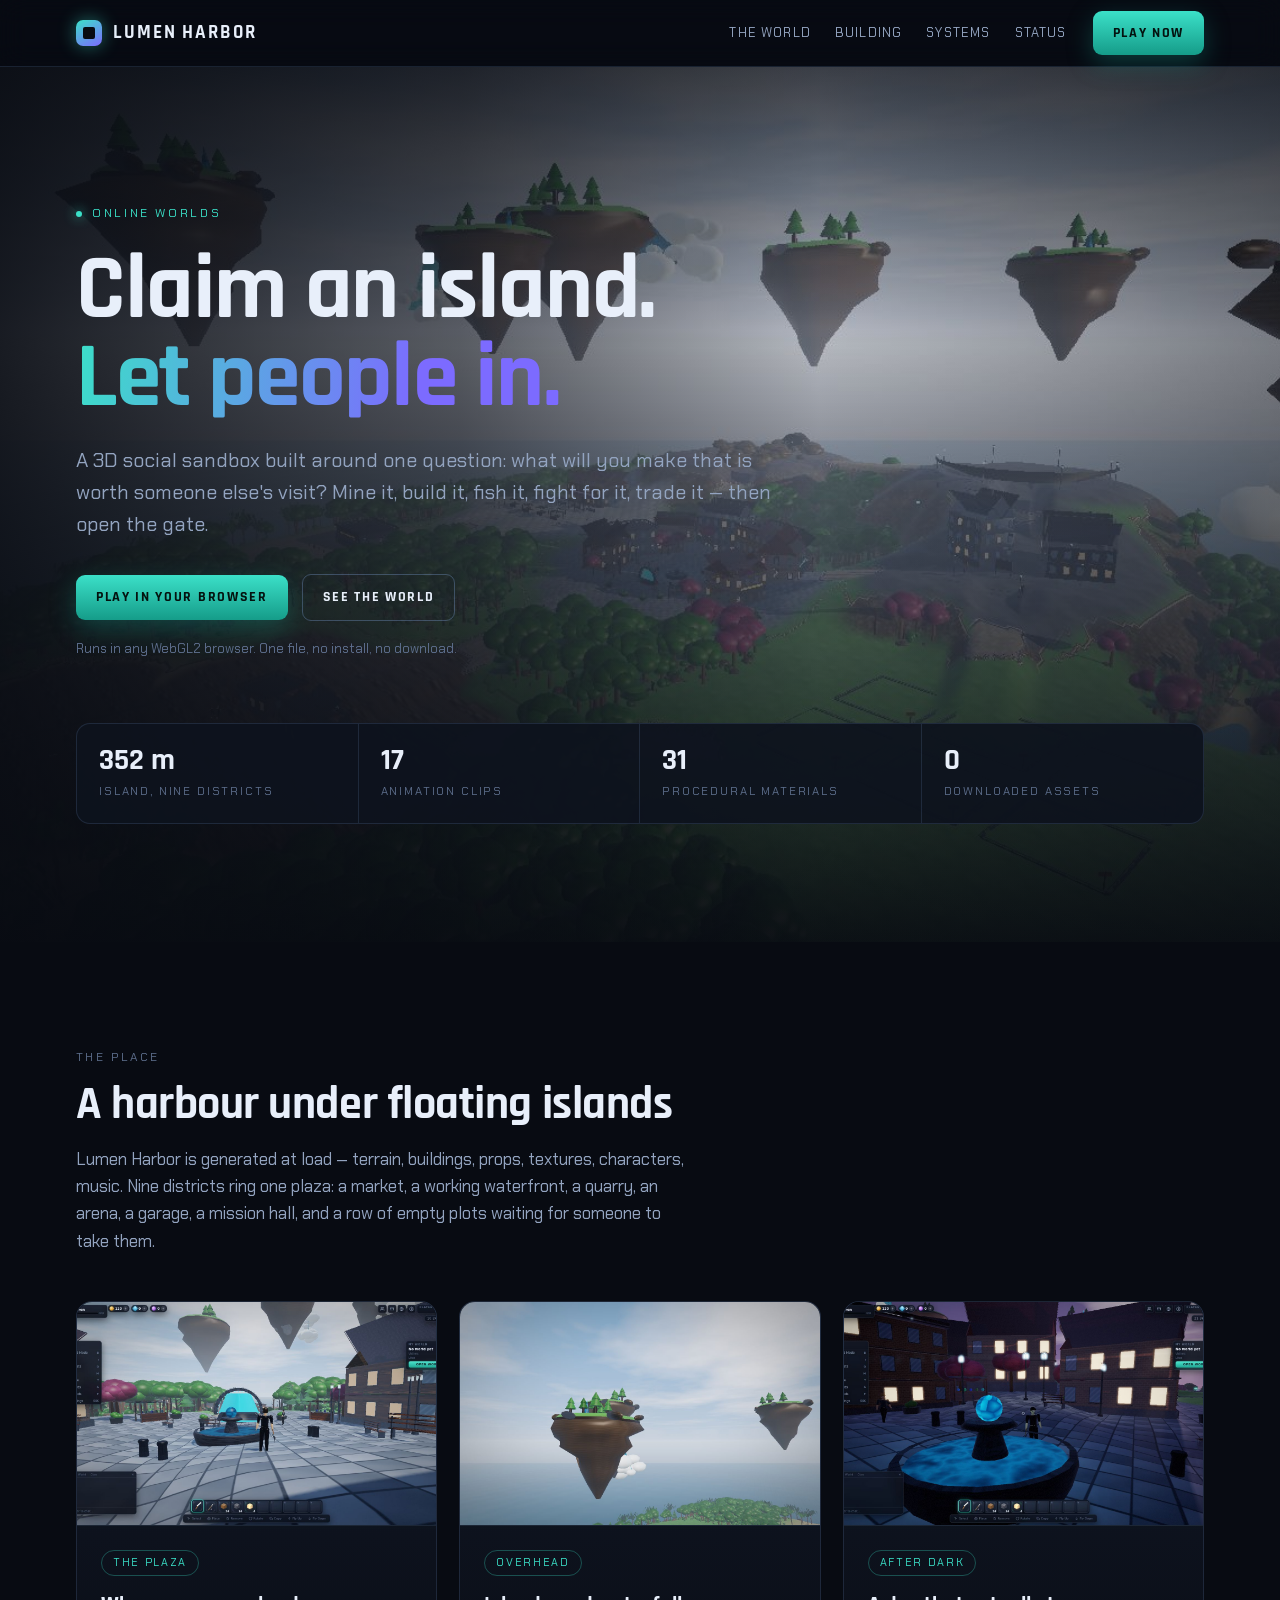
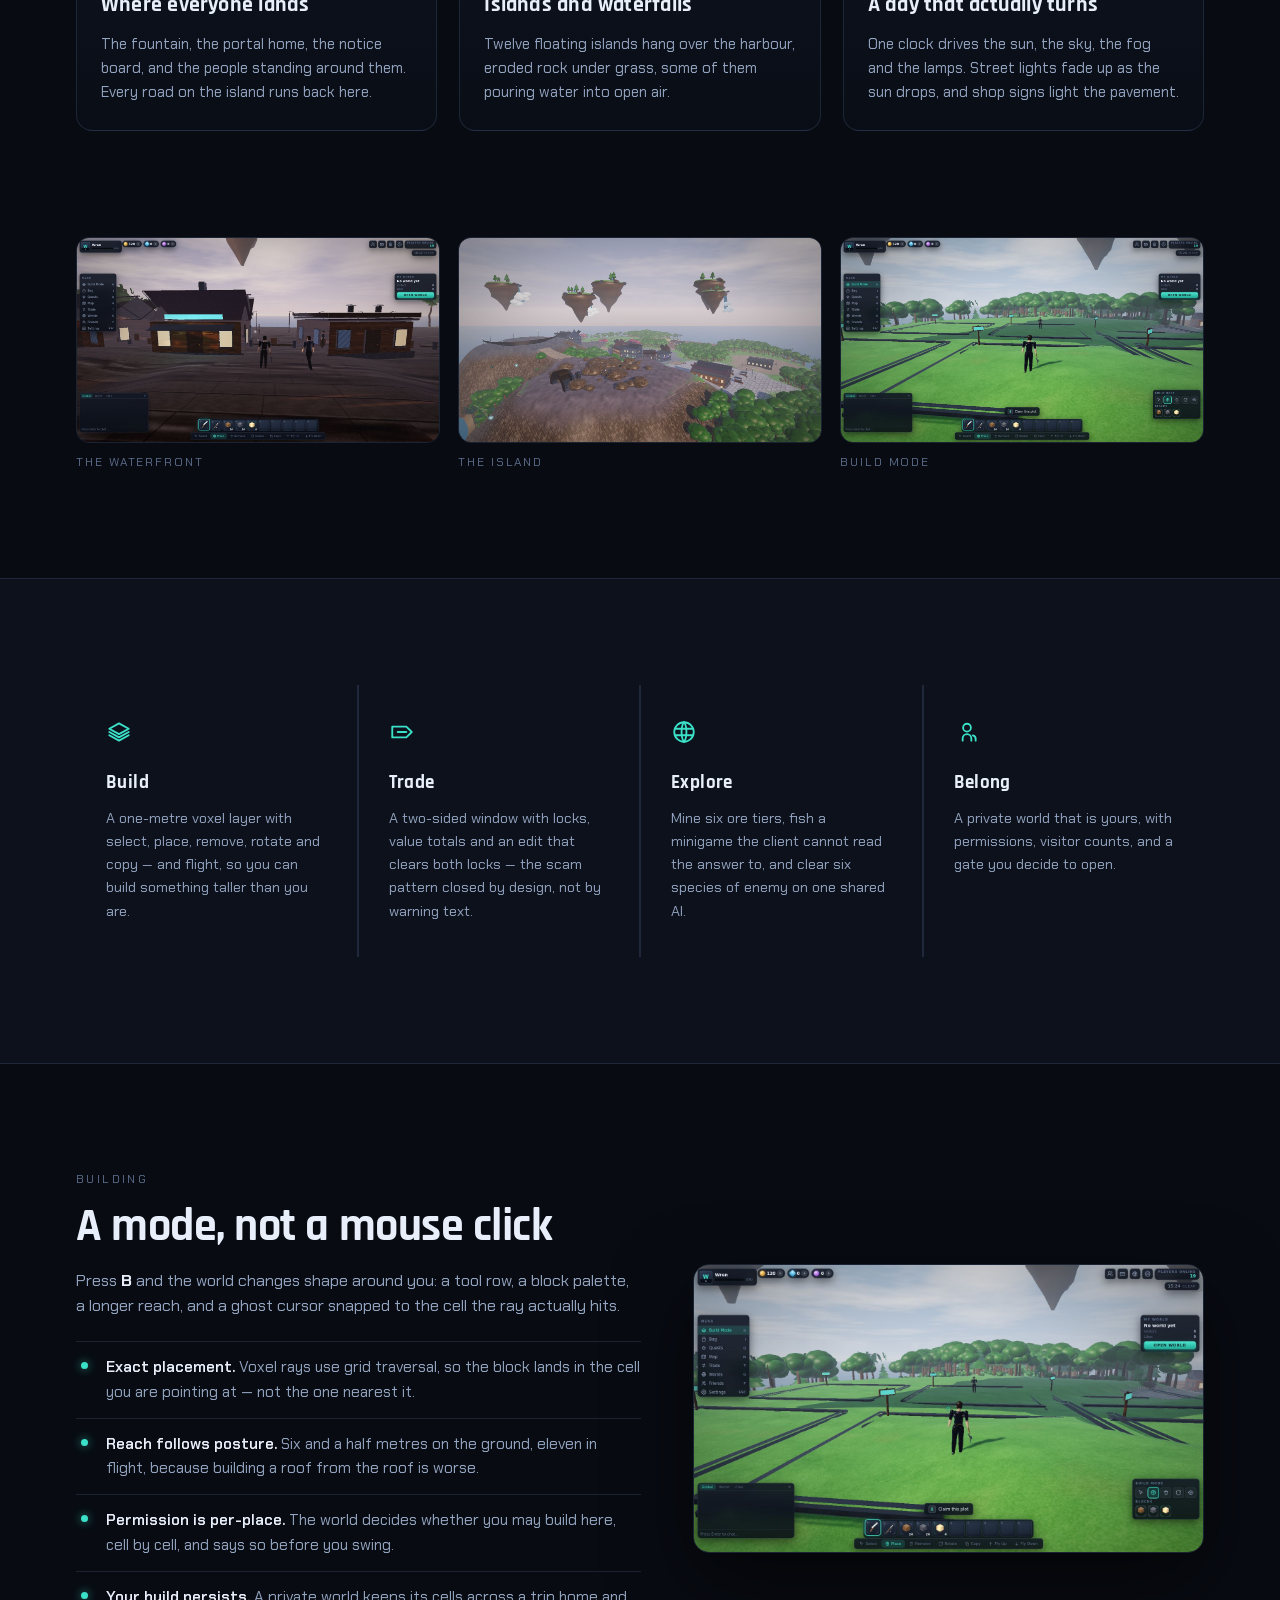
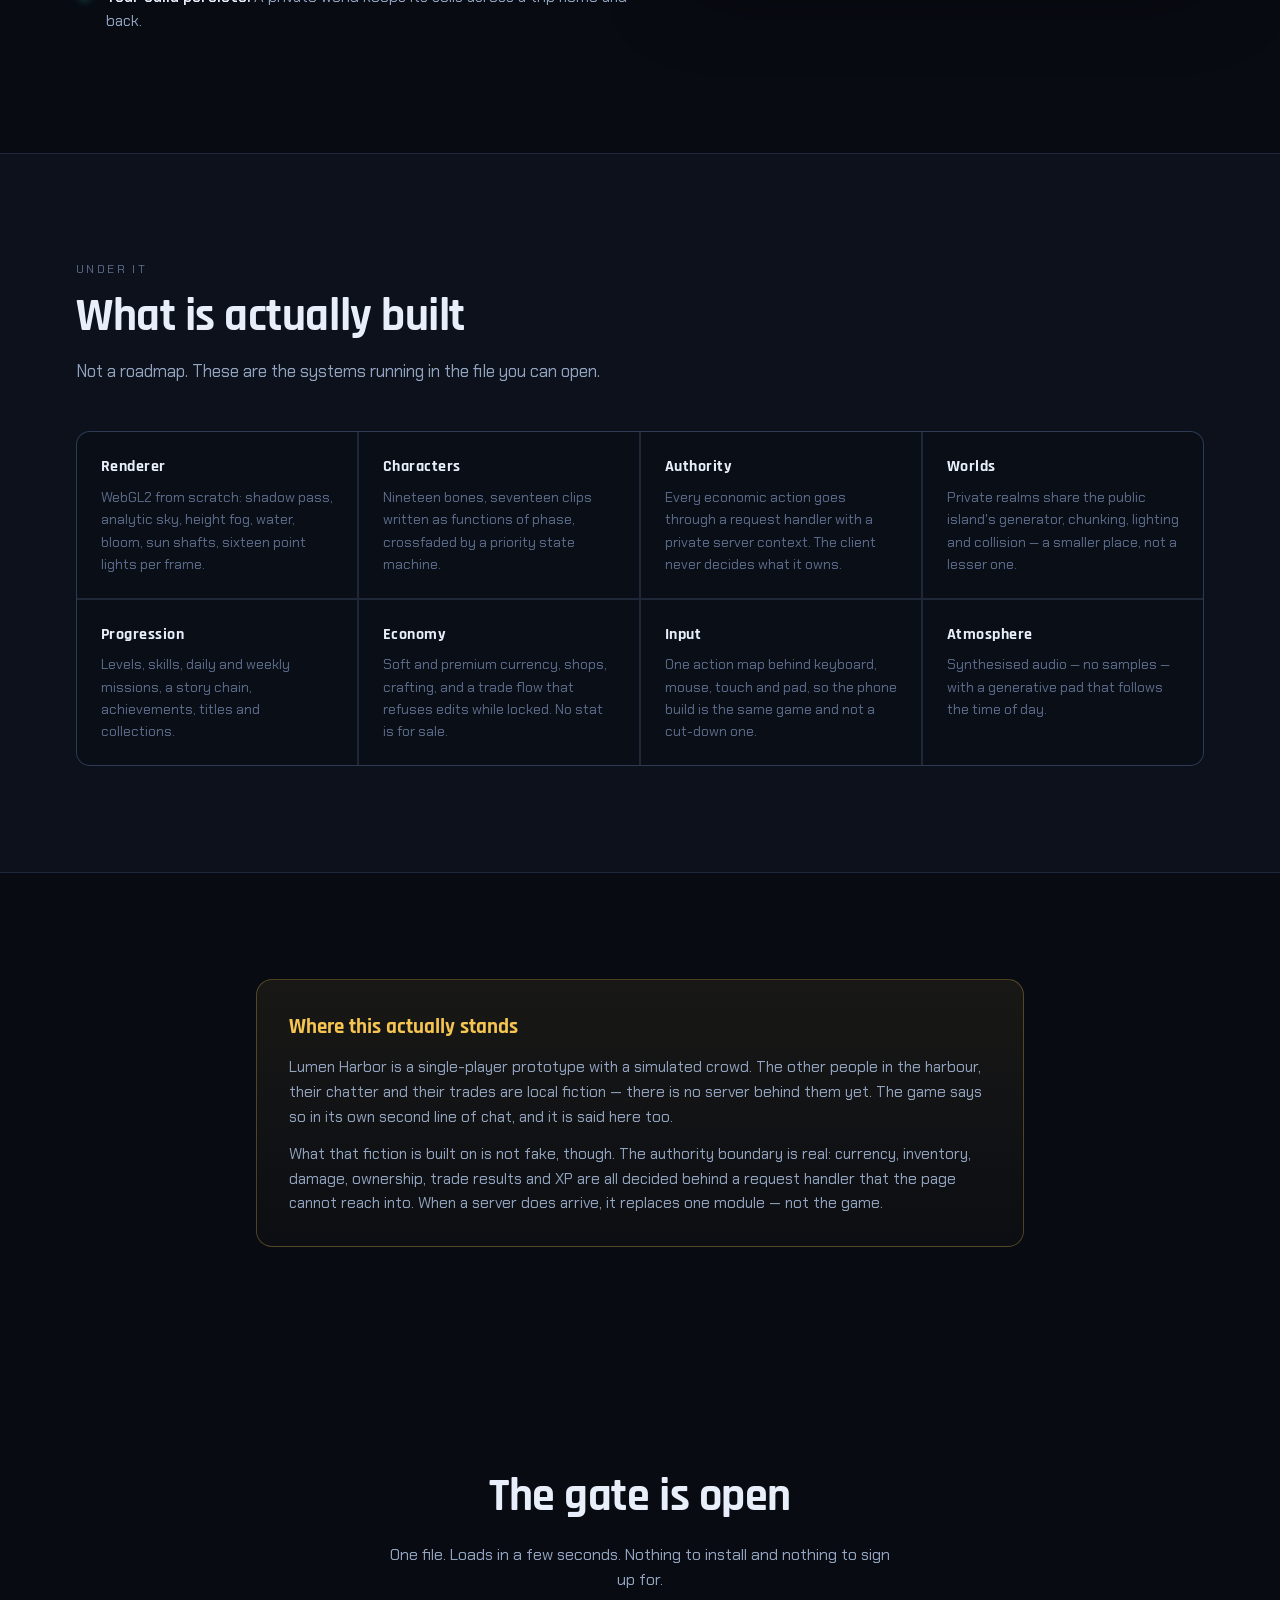
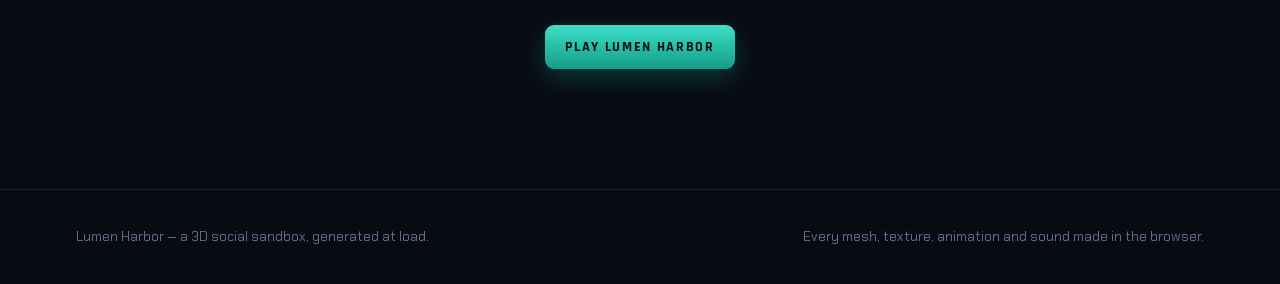
==== site/index.html @ 0fbac964 "Landing page, and a second pass on the sky The page. site/index.html is the product page the second " ====
<!doctype html>
<html lang="en">
<head>
<meta charset="utf-8">
<meta name="viewport" content="width=device-width,initial-scale=1">
<title>Lumen Harbor — Online Worlds</title>
<meta name="description" content="A 3D social sandbox MMO. Claim an island, build what you like, and let people in.">
<link rel="preconnect" href="https://fonts.googleapis.com">
<link rel="preconnect" href="https://fonts.gstatic.com" crossorigin>
<link href="https://fonts.googleapis.com/css2?family=Chakra+Petch:wght@400;500;600;700&family=Rajdhani:wght@500;600;700&display=swap" rel="stylesheet">
<style>
:root{
  --bg:#080B12;
  --bg2:#0C111B;
  --panel:rgba(14,19,30,.92);
  --panel2:rgba(20,27,42,.88);
  --line:rgba(126,160,216,.16);
  --line2:rgba(126,160,216,.34);
  --ink:#E8EFFA;
  --ink2:#93A4C0;
  --ink3:#5D6E8C;
  --acc:#3BE0C8;
  --acc2:#159C89;
  --gold:#F5C451;
  --violet:#7C6BFF;
  --ui:'Chakra Petch','Segoe UI',system-ui,sans-serif;
  --disp:'Rajdhani','Chakra Petch',system-ui,sans-serif;
  --maxw:1180px;
}
*{box-sizing:border-box}
html{scroll-behavior:smooth}
body{
  margin:0;background:var(--bg);color:var(--ink);
  font-family:var(--ui);font-size:16px;line-height:1.6;
  -webkit-font-smoothing:antialiased;
  overflow-x:hidden;
}
img{display:block;max-width:100%}
a{color:inherit;text-decoration:none}
.wrap{max-width:var(--maxw);margin:0 auto;padding:0 26px}

/* ---------------- nav ---------------- */
.nav{
  position:sticky;top:0;z-index:40;
  background:rgba(8,11,18,.72);
  backdrop-filter:blur(14px);
  border-bottom:1px solid var(--line);
}
.nav .wrap{display:flex;align-items:center;gap:26px;height:66px}
.mark{display:flex;align-items:center;gap:11px;font-family:var(--disp);
  font-weight:700;font-size:19px;letter-spacing:.10em;text-transform:uppercase}
.glyph{
  width:26px;height:26px;border-radius:7px;flex:none;
  background:linear-gradient(150deg,var(--acc),var(--violet));
  box-shadow:0 0 18px rgba(59,224,200,.45);
  position:relative;
}
.glyph::after{
  content:"";position:absolute;inset:7px;border-radius:2px;
  background:var(--bg);
}
.nav nav{display:flex;gap:24px;margin-left:auto;
  font-size:13px;letter-spacing:.09em;text-transform:uppercase;color:var(--ink2)}
.nav nav a:hover{color:var(--acc)}
.cta{
  display:inline-flex;align-items:center;gap:9px;
  padding:11px 20px;border-radius:9px;
  font-family:var(--disp);font-weight:700;font-size:14px;
  letter-spacing:.12em;text-transform:uppercase;
  background:linear-gradient(180deg,var(--acc),var(--acc2));
  color:#04120F;border:0;cursor:pointer;
  box-shadow:0 8px 26px rgba(21,156,137,.34);
  transition:transform .15s ease, box-shadow .15s ease;
}
.cta:hover{transform:translateY(-2px);box-shadow:0 12px 34px rgba(21,156,137,.46)}
.cta.ghost{
  background:transparent;color:var(--ink);
  border:1px solid var(--line2);box-shadow:none;
}
.cta.ghost:hover{border-color:var(--acc);color:var(--acc);box-shadow:none}

/* ---------------- hero ---------------- */
.hero{position:relative;isolation:isolate;overflow:hidden}
.hero .shot{
  position:absolute;inset:0;z-index:-2;
  background:#0A0E16 center/cover no-repeat;
  transform:scale(1.04);
}
.hero::after{
  content:"";position:absolute;inset:0;z-index:-1;
  background:
    linear-gradient(90deg, rgba(8,11,18,.90) 0%, rgba(8,11,18,.58) 36%,
                          rgba(8,11,18,.10) 64%, rgba(8,11,18,.34) 100%),
    linear-gradient(180deg, rgba(8,11,18,.66) 0%, rgba(8,11,18,.04) 30%, rgba(8,11,18,.94) 100%);
}
.hero .wrap{padding-top:132px;padding-bottom:118px}
.eyebrow{
  display:inline-flex;align-items:center;gap:10px;
  font-size:12px;letter-spacing:.22em;text-transform:uppercase;
  color:var(--acc);margin-bottom:22px;
}
.eyebrow i{width:6px;height:6px;border-radius:50%;background:var(--acc);
  box-shadow:0 0 12px var(--acc);font-style:normal}
h1{
  font-family:var(--disp);font-weight:700;
  font-size:clamp(46px,8.2vw,92px);line-height:.96;
  letter-spacing:-.015em;margin:0 0 22px;max-width:14ch;
}
h1 span{
  background:linear-gradient(100deg,var(--acc),var(--violet) 70%);
  -webkit-background-clip:text;background-clip:text;color:transparent;
}
.lede{font-size:clamp(17px,2vw,20px);color:var(--ink2);max-width:54ch;margin:0 0 34px}
.btns{display:flex;flex-wrap:wrap;gap:14px;align-items:center}
.note{font-size:13px;color:var(--ink3);margin-top:18px}

.stats{
  display:flex;flex-wrap:wrap;gap:0;margin-top:64px;
  border:1px solid var(--line);border-radius:14px;
  background:var(--panel);overflow:hidden;
}
.stats div{
  flex:1 1 150px;padding:20px 22px;
  border-right:1px solid var(--line);
}
.stats div:last-child{border-right:0}
.stats b{display:block;font-family:var(--disp);font-size:30px;line-height:1.1;color:var(--ink)}
.stats span{font-size:11.5px;letter-spacing:.16em;text-transform:uppercase;color:var(--ink3)}

/* ---------------- sections ---------------- */
section{padding:106px 0;position:relative;scroll-margin-top:66px}
.sect-head{max-width:62ch;margin-bottom:46px}
h2{
  font-family:var(--disp);font-weight:700;
  font-size:clamp(30px,4.4vw,46px);line-height:1.06;letter-spacing:-.01em;
  margin:0 0 16px;
}
.sect-head p{color:var(--ink2);margin:0;font-size:17px}
.kicker{
  font-size:12px;letter-spacing:.2em;text-transform:uppercase;
  color:var(--ink3);margin-bottom:14px;
}

.rail{display:grid;grid-template-columns:repeat(auto-fit,minmax(290px,1fr));gap:22px}
.card{
  border:1px solid var(--line);border-radius:16px;
  background:linear-gradient(180deg,var(--panel2),rgba(10,14,22,.94));
  overflow:hidden;display:flex;flex-direction:column;
  transition:border-color .2s ease, transform .2s ease;
}
.card:hover{border-color:var(--line2);transform:translateY(-3px)}
.card .pic{aspect-ratio:16/10;background:#0A0E16 center/cover no-repeat;
  border-bottom:1px solid var(--line)}
.card .body{padding:22px 24px 26px}
.card h3{font-family:var(--disp);font-size:22px;margin:0 0 9px;letter-spacing:.01em}
.card p{margin:0;color:var(--ink2);font-size:15px}
.tag{
  display:inline-block;margin-bottom:12px;
  font-size:11px;letter-spacing:.15em;text-transform:uppercase;
  color:var(--acc);border:1px solid rgba(59,224,200,.3);
  border-radius:999px;padding:3px 11px;
}

/* strip */
.strip{display:grid;grid-template-columns:repeat(auto-fit,minmax(250px,1fr));gap:18px}
.strip figure{margin:0}
.strip img{border:1px solid var(--line);border-radius:13px;width:100%}
.strip figcaption{margin-top:10px;font-size:12px;letter-spacing:.16em;
  text-transform:uppercase;color:var(--ink3)}

/* pillars */
.pillars{border-top:1px solid var(--line);border-bottom:1px solid var(--line);
  background:var(--bg2)}
.pgrid{display:grid;grid-template-columns:repeat(auto-fit,minmax(230px,1fr));gap:2px;
  background:var(--line)}
.pgrid > div{background:var(--bg2);padding:34px 30px}
.pgrid svg{width:26px;height:26px;stroke:var(--acc);fill:none;
  stroke-width:1.7;stroke-linecap:round;stroke-linejoin:round;margin-bottom:16px}
.pgrid h4{font-family:var(--disp);font-size:19px;margin:0 0 8px;letter-spacing:.02em}
.pgrid p{margin:0;color:var(--ink2);font-size:14.5px}

/* wide feature */
.wide{display:grid;grid-template-columns:1.05fr .95fr;gap:52px;align-items:center}
.wide .pic{
  border:1px solid var(--line);border-radius:16px;overflow:hidden;
  box-shadow:0 30px 80px rgba(0,0,0,.55);
}
.wide ul{margin:22px 0 0;padding:0;list-style:none}
.wide li{
  padding:13px 0 13px 30px;border-top:1px solid var(--line);
  color:var(--ink2);font-size:15.5px;position:relative;
}
.wide li::before{
  content:"";position:absolute;left:5px;top:20px;
  width:7px;height:7px;border-radius:50%;background:var(--acc);
  box-shadow:0 0 10px rgba(59,224,200,.7);
}
.wide li b{color:var(--ink);font-weight:600}

/* systems table */
.systems{display:grid;grid-template-columns:repeat(auto-fit,minmax(250px,1fr));gap:2px;
  background:var(--line);border:1px solid var(--line);border-radius:14px;overflow:hidden}
.systems > div{background:#0A0E17;padding:22px 24px}
.systems h5{margin:0 0 6px;font-family:var(--disp);font-size:16px;letter-spacing:.03em}
.systems p{margin:0;font-size:14px;color:var(--ink3)}

/* honesty panel */
.level{
  border:1px solid rgba(245,196,81,.28);
  background:linear-gradient(180deg,rgba(245,196,81,.07),rgba(245,196,81,.02));
  border-radius:16px;padding:30px 32px;
}
.level h3{font-family:var(--disp);font-size:21px;margin:0 0 12px;color:var(--gold)}
.level p{margin:0 0 12px;color:var(--ink2);font-size:15.5px}
.level p:last-child{margin-bottom:0}

/* closing */
.close{text-align:center;padding:120px 0}
.close h2{max-width:18ch;margin:0 auto 20px}
.close p{color:var(--ink2);max-width:52ch;margin:0 auto 32px}
.close .btns{justify-content:center}

footer{border-top:1px solid var(--line);padding:36px 0;color:var(--ink3);font-size:13.5px}
footer .wrap{display:flex;flex-wrap:wrap;gap:18px;align-items:center;justify-content:space-between}

@media (max-width:820px){
  .wide{grid-template-columns:1fr;gap:34px}
  .hero .wrap{padding-top:88px;padding-bottom:78px}
  section{padding:76px 0}
  .nav nav{display:none}
}
</style>
</head>
<body>

<header class="nav">
  <div class="wrap">
    <a class="mark" href="#top"><i class="glyph"></i>Lumen Harbor</a>
    <nav>
      <a href="#world">The world</a>
      <a href="#build">Building</a>
      <a href="#systems">Systems</a>
      <a href="#truth">Status</a>
    </nav>
    <a class="cta" href="../game/lumen-harbor.html">Play now</a>
  </div>
</header>

<div class="hero" id="top">
  <div class="shot" style="background-image:url('shots/heroB.jpg')"></div>
  <div class="wrap">
    <div class="eyebrow"><i></i>Online worlds</div>
    <h1>Claim an island.<br><span>Let people in.</span></h1>
    <p class="lede">
      A 3D social sandbox built around one question: what will you make that
      is worth someone else's visit? Mine it, build it, fish it, fight for it,
      trade it — then open the gate.
    </p>
    <div class="btns">
      <a class="cta" href="../game/lumen-harbor.html">Play in your browser</a>
      <a class="cta ghost" href="#world">See the world</a>
    </div>
    <p class="note">Runs in any WebGL2 browser. One file, no install, no download.</p>

    <div class="stats">
      <div><b>352 m</b><span>Island, nine districts</span></div>
      <div><b>17</b><span>Animation clips</span></div>
      <div><b>31</b><span>Procedural materials</span></div>
      <div><b>0</b><span>Downloaded assets</span></div>
    </div>
  </div>
</div>

<section id="world">
  <div class="wrap">
    <div class="sect-head">
      <div class="kicker">The place</div>
      <h2>A harbour under floating islands</h2>
      <p>
        Lumen Harbor is generated at load — terrain, buildings, props, textures,
        characters, music. Nine districts ring one plaza: a market, a working
        waterfront, a quarry, an arena, a garage, a mission hall, and a row of
        empty plots waiting for someone to take them.
      </p>
    </div>
    <div class="rail">
      <div class="card">
        <div class="pic" style="background-image:url('shots/plaza.jpg')"></div>
        <div class="body">
          <span class="tag">The plaza</span>
          <h3>Where everyone lands</h3>
          <p>The fountain, the portal home, the notice board, and the people
             standing around them. Every road on the island runs back here.</p>
        </div>
      </div>
      <div class="card">
        <div class="pic" style="background-image:url('shots/isles.jpg')"></div>
        <div class="body">
          <span class="tag">Overhead</span>
          <h3>Islands and waterfalls</h3>
          <p>Twelve floating islands hang over the harbour, eroded rock under
             grass, some of them pouring water into open air.</p>
        </div>
      </div>
      <div class="card">
        <div class="pic" style="background-image:url('shots/night.jpg')"></div>
        <div class="body">
          <span class="tag">After dark</span>
          <h3>A day that actually turns</h3>
          <p>One clock drives the sun, the sky, the fog and the lamps. Street
             lights fade up as the sun drops, and shop signs light the pavement.</p>
        </div>
      </div>
    </div>
  </div>
</section>

<section style="padding-top:0">
  <div class="wrap">
    <div class="strip">
      <figure><img src="shots/harbour.jpg" alt="The waterfront at dusk" loading="lazy"><figcaption>The waterfront</figcaption></figure>
      <figure><img src="shots/hero.jpg" alt="The island in morning light" loading="lazy"><figcaption>The island</figcaption></figure>
      <figure><img src="shots/build.jpg" alt="Build mode" loading="lazy"><figcaption>Build mode</figcaption></figure>
    </div>
  </div>
</section>

<section class="pillars">
  <div class="wrap">
    <div class="pgrid">
      <div>
        <svg viewBox="0 0 24 24"><path d="M3 9l9-5 9 5-9 5-9-5z"/><path d="M3 15l9 5 9-5"/><path d="M3 12l9 5 9-5"/></svg>
        <h4>Build</h4>
        <p>A one-metre voxel layer with select, place, remove, rotate and copy —
           and flight, so you can build something taller than you are.</p>
      </div>
      <div>
        <svg viewBox="0 0 24 24"><path d="M3 7h13l5 5-5 5H3z"/><path d="M8 12h8"/></svg>
        <h4>Trade</h4>
        <p>A two-sided window with locks, value totals and an edit that clears
           both locks — the scam pattern closed by design, not by warning text.</p>
      </div>
      <div>
        <svg viewBox="0 0 24 24"><circle cx="12" cy="12" r="9"/><path d="M12 3c3 3.6 3 14.4 0 18"/><path d="M12 3c-3 3.6-3 14.4 0 18"/><path d="M3.5 9h17M3.5 15h17"/></svg>
        <h4>Explore</h4>
        <p>Mine six ore tiers, fish a minigame the client cannot read the answer
           to, and clear six species of enemy on one shared AI.</p>
      </div>
      <div>
        <svg viewBox="0 0 24 24"><path d="M16 20v-2a4 4 0 0 0-8 0v2"/><circle cx="12" cy="8" r="3.6"/><path d="M20 20v-1.6a3.4 3.4 0 0 0-2.6-3.3"/></svg>
        <h4>Belong</h4>
        <p>A private world that is yours, with permissions, visitor counts, and a
           gate you decide to open.</p>
      </div>
    </div>
  </div>
</section>

<section id="build">
  <div class="wrap">
    <div class="wide">
      <div>
        <div class="kicker">Building</div>
        <h2>A mode, not a mouse click</h2>
        <p style="color:var(--ink2);margin:0">
          Press <b style="color:var(--ink)">B</b> and the world changes shape around you:
          a tool row, a block palette, a longer reach, and a ghost cursor snapped
          to the cell the ray actually hits.
        </p>
        <ul>
          <li><b>Exact placement.</b> Voxel rays use grid traversal, so the block
              lands in the cell you are pointing at — not the one nearest it.</li>
          <li><b>Reach follows posture.</b> Six and a half metres on the ground,
              eleven in flight, because building a roof from the roof is worse.</li>
          <li><b>Permission is per-place.</b> The world decides whether you may
              build here, cell by cell, and says so before you swing.</li>
          <li><b>Your build persists.</b> A private world keeps its cells across
              a trip home and back.</li>
        </ul>
      </div>
      <div class="pic"><img src="shots/build.jpg" alt="Build mode over a row of empty plots" loading="lazy"></div>
    </div>
  </div>
</section>

<section id="systems" style="background:var(--bg2);border-top:1px solid var(--line);border-bottom:1px solid var(--line)">
  <div class="wrap">
    <div class="sect-head">
      <div class="kicker">Under it</div>
      <h2>What is actually built</h2>
      <p>Not a roadmap. These are the systems running in the file you can open.</p>
    </div>
    <div class="systems">
      <div><h5>Renderer</h5><p>WebGL2 from scratch: shadow pass, analytic sky, height fog, water, bloom, sun shafts, sixteen point lights per frame.</p></div>
      <div><h5>Characters</h5><p>Nineteen bones, seventeen clips written as functions of phase, crossfaded by a priority state machine.</p></div>
      <div><h5>Authority</h5><p>Every economic action goes through a request handler with a private server context. The client never decides what it owns.</p></div>
      <div><h5>Worlds</h5><p>Private realms share the public island's generator, chunking, lighting and collision — a smaller place, not a lesser one.</p></div>
      <div><h5>Progression</h5><p>Levels, skills, daily and weekly missions, a story chain, achievements, titles and collections.</p></div>
      <div><h5>Economy</h5><p>Soft and premium currency, shops, crafting, and a trade flow that refuses edits while locked. No stat is for sale.</p></div>
      <div><h5>Input</h5><p>One action map behind keyboard, mouse, touch and pad, so the phone build is the same game and not a cut-down one.</p></div>
      <div><h5>Atmosphere</h5><p>Synthesised audio — no samples — with a generative pad that follows the time of day.</p></div>
    </div>
  </div>
</section>

<section id="truth">
  <div class="wrap" style="max-width:820px">
    <div class="level">
      <h3>Where this actually stands</h3>
      <p>
        Lumen Harbor is a single-player prototype with a simulated crowd. The
        other people in the harbour, their chatter and their trades are local
        fiction — there is no server behind them yet. The game says so in its own
        second line of chat, and it is said here too.
      </p>
      <p>
        What that fiction is built on is not fake, though. The authority boundary
        is real: currency, inventory, damage, ownership, trade results and XP are
        all decided behind a request handler that the page cannot reach into. When
        a server does arrive, it replaces one module — not the game.
      </p>
    </div>
  </div>
</section>

<div class="close">
  <div class="wrap">
    <h2>The gate is open</h2>
    <p>One file. Loads in a few seconds. Nothing to install and nothing to sign up for.</p>
    <div class="btns"><a class="cta" href="../game/lumen-harbor.html">Play Lumen Harbor</a></div>
  </div>
</div>

<footer>
  <div class="wrap">
    <span>Lumen Harbor — a 3D social sandbox, generated at load.</span>
    <span>Every mesh, texture, animation and sound made in the browser.</span>
  </div>
</footer>

</body>
</html>
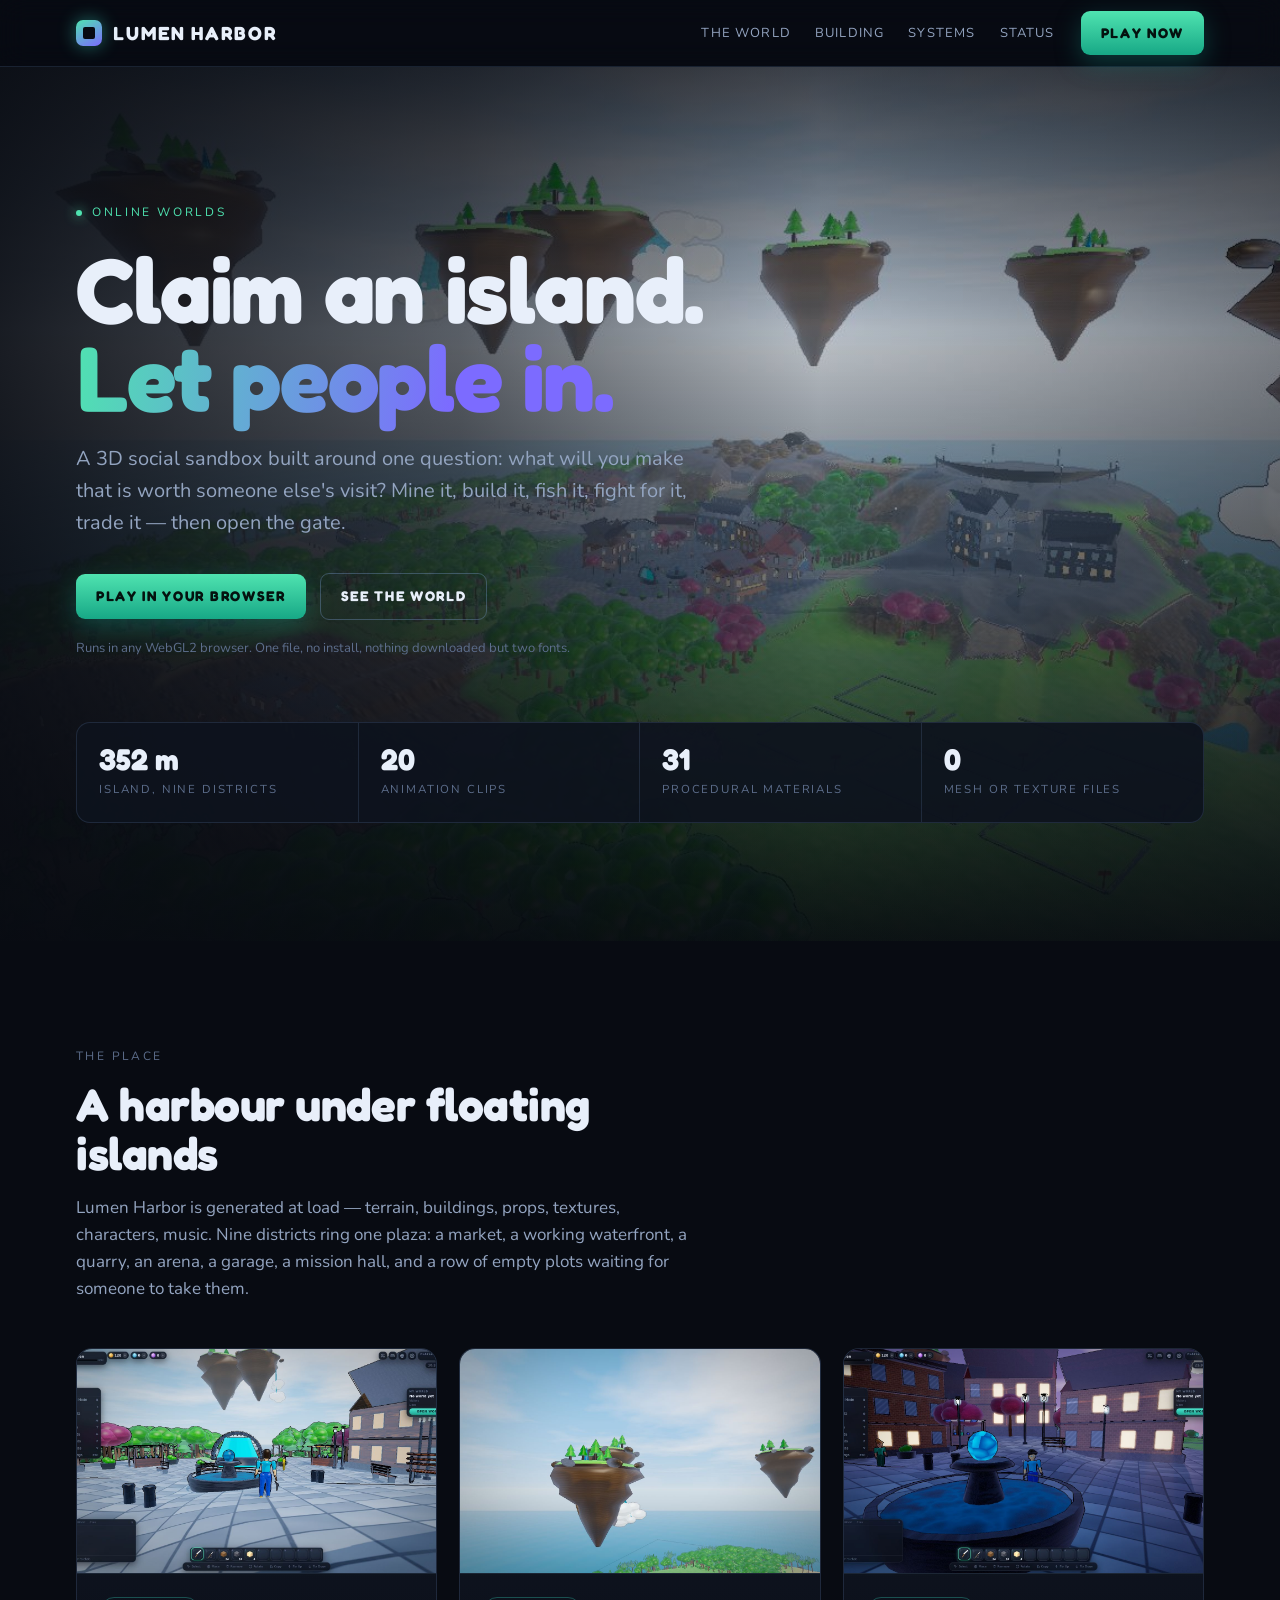
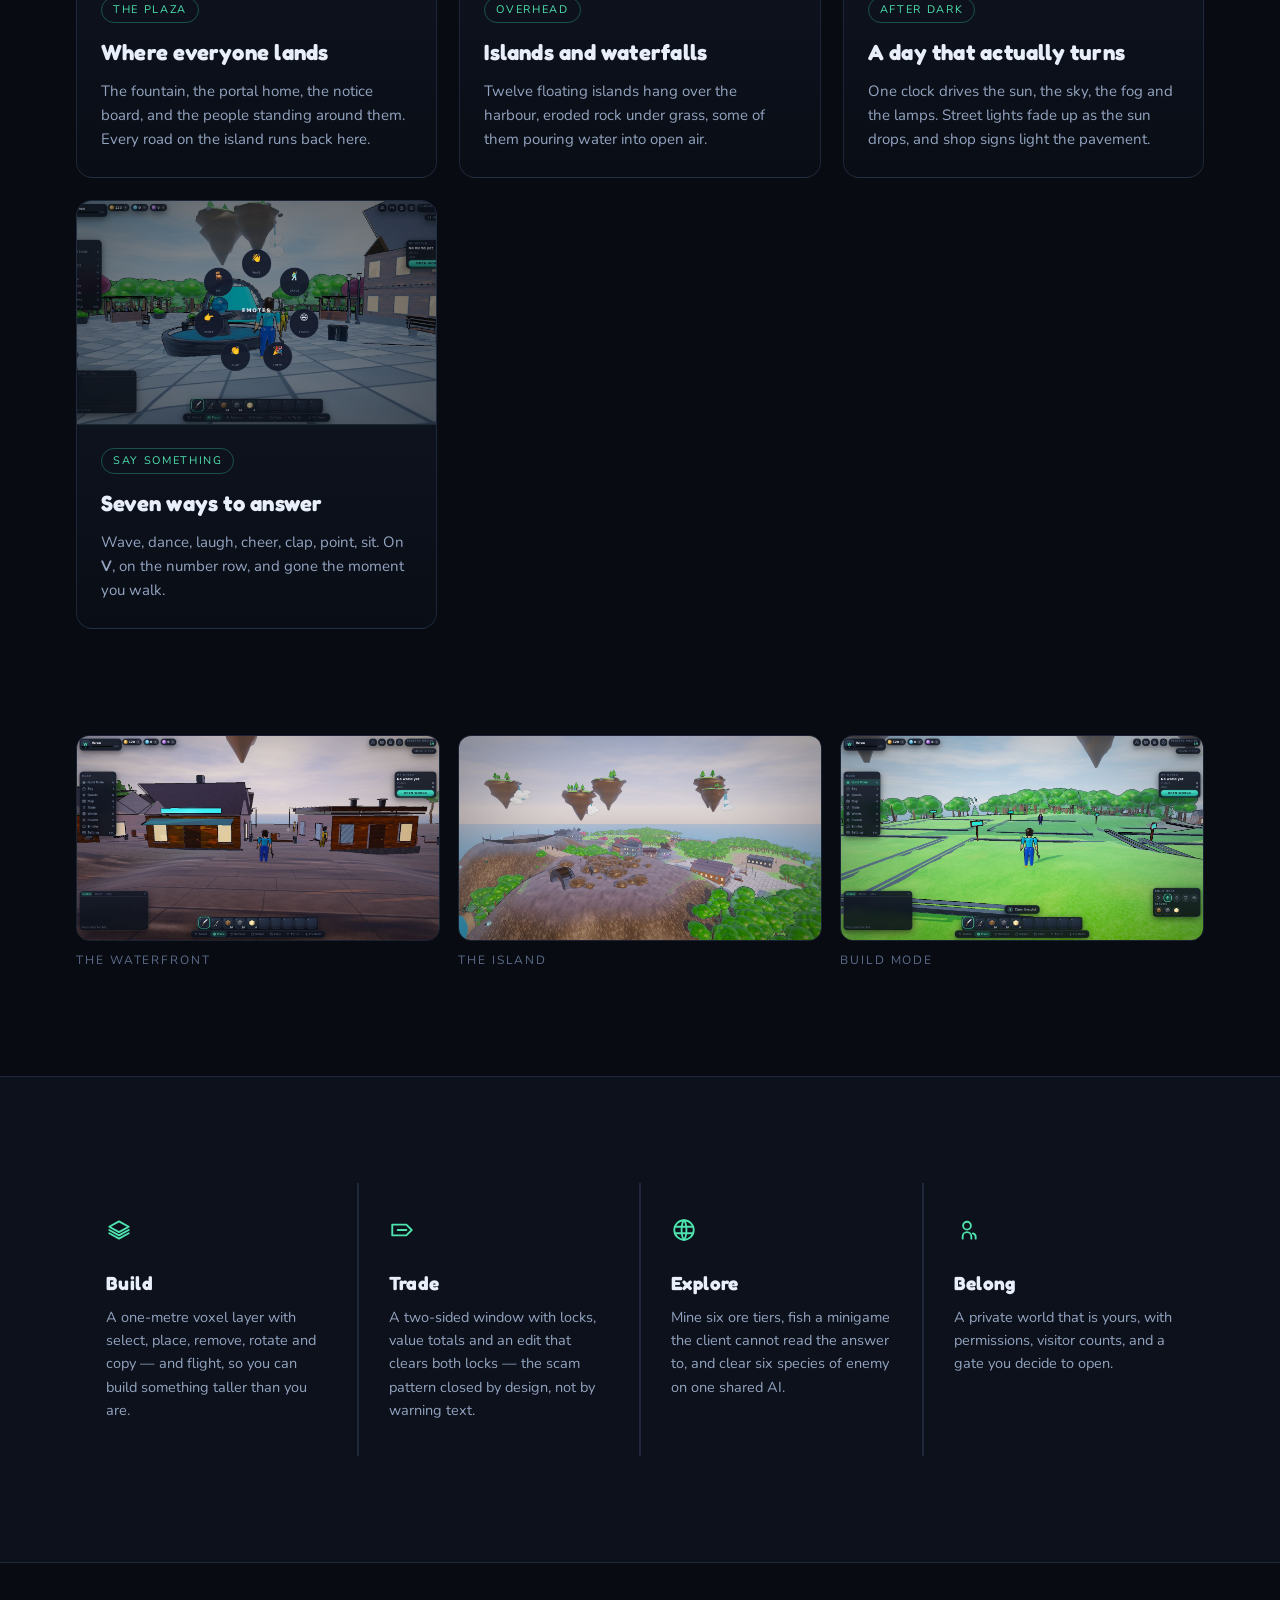
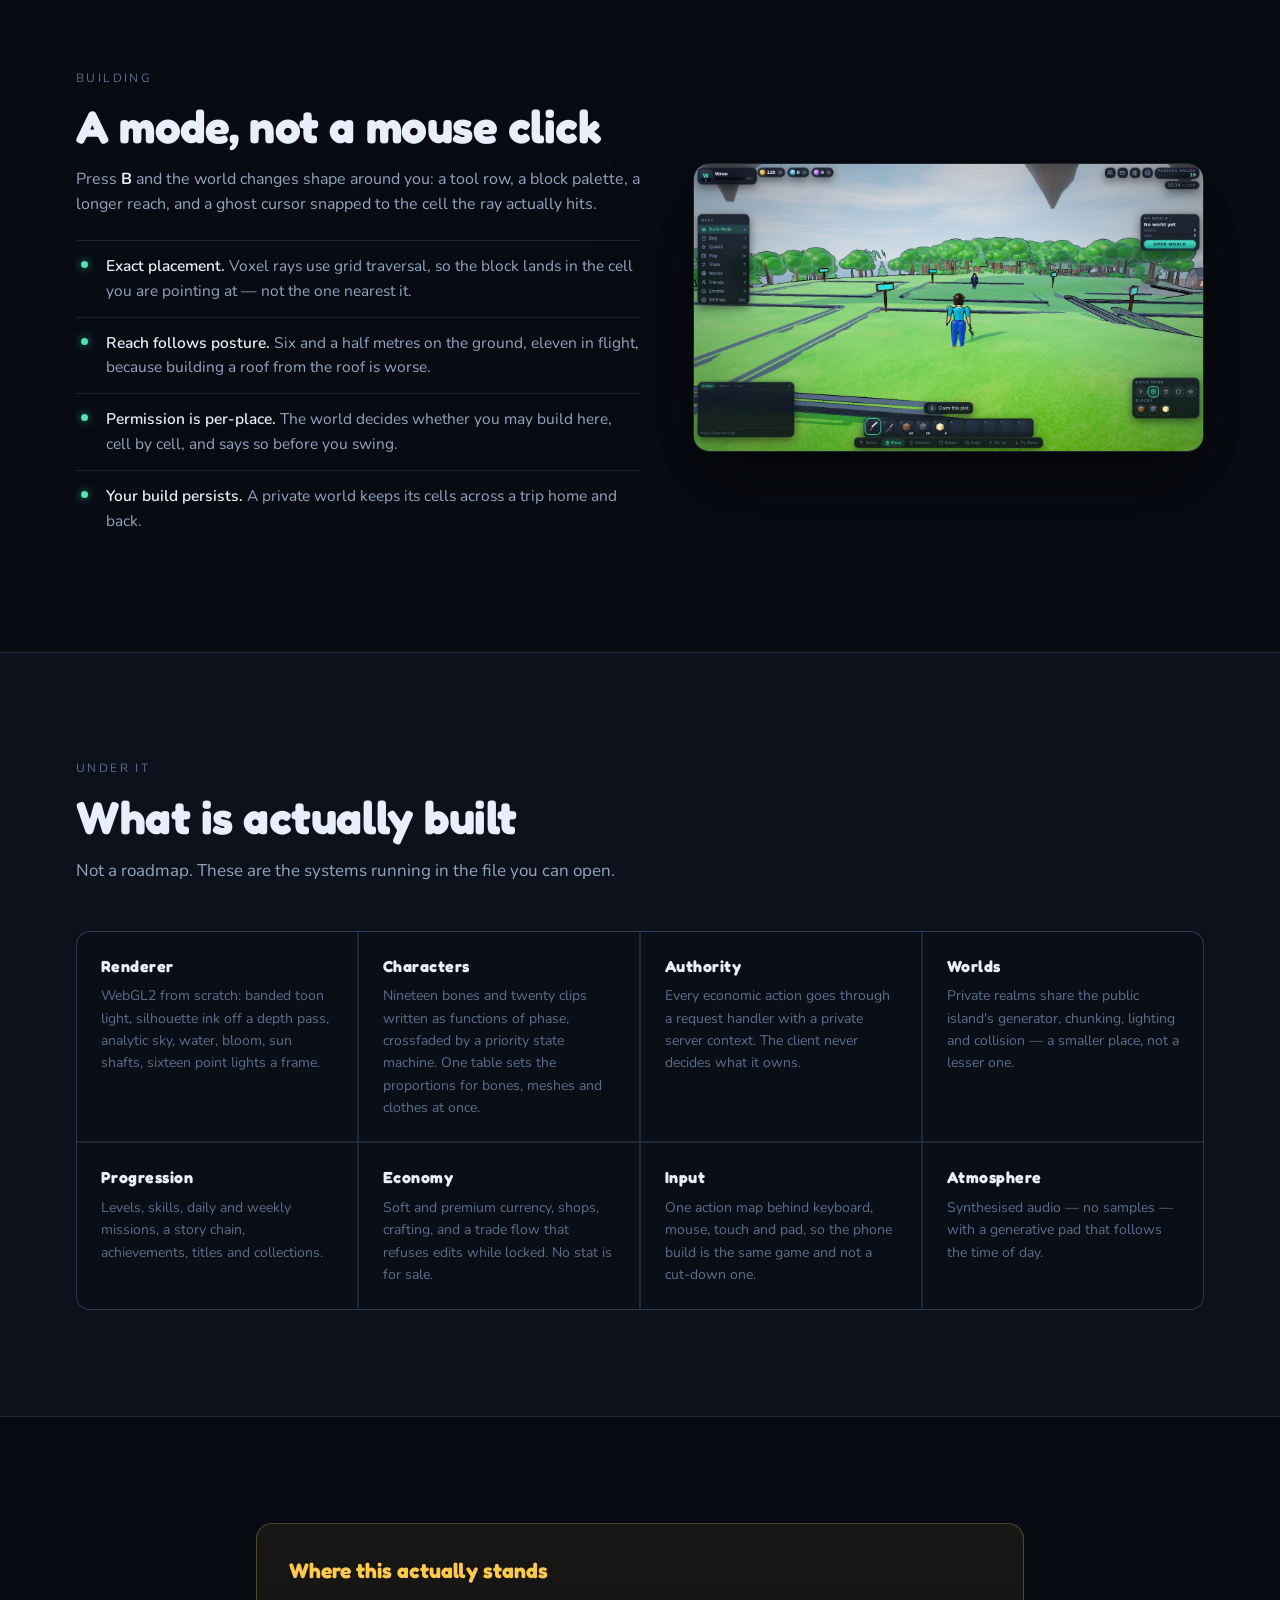
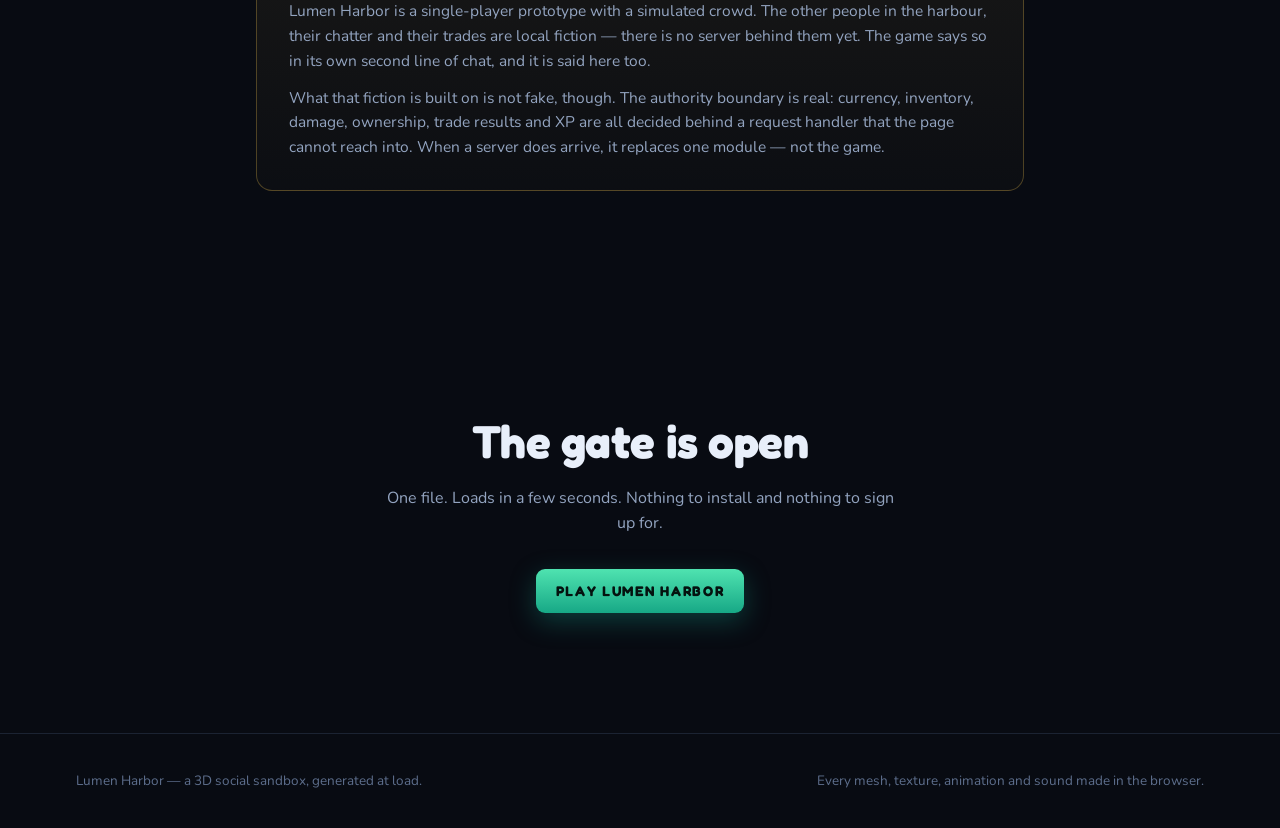
==== commit 449908d6: "Reshoot the site for the cartoon look, and document it Every screenshot on the landing page is recap" ====
--- a/site/index.html
+++ b/site/index.html
@@ -7,7 +7,7 @@
 <meta name="description" content="A 3D social sandbox MMO. Claim an island, build what you like, and let people in.">
 <link rel="preconnect" href="https://fonts.googleapis.com">
 <link rel="preconnect" href="https://fonts.gstatic.com" crossorigin>
-<link href="https://fonts.googleapis.com/css2?family=Chakra+Petch:wght@400;500;600;700&family=Rajdhani:wght@500;600;700&display=swap" rel="stylesheet">
+<link href="https://fonts.googleapis.com/css2?family=Fredoka:wght@400;500;600;700&family=Nunito:wght@400;600;700;800&display=swap" rel="stylesheet">
 <style>
 :root{
   --bg:#080B12;
@@ -19,12 +19,12 @@
   --ink:#E8EFFA;
   --ink2:#93A4C0;
   --ink3:#5D6E8C;
-  --acc:#3BE0C8;
-  --acc2:#159C89;
-  --gold:#F5C451;
+  --acc:#4FE3B0;
+  --acc2:#17A886;
+  --gold:#FFC94D;
   --violet:#7C6BFF;
-  --ui:'Chakra Petch','Segoe UI',system-ui,sans-serif;
-  --disp:'Rajdhani','Chakra Petch',system-ui,sans-serif;
+  --ui:'Nunito','Segoe UI',system-ui,sans-serif;
+  --disp:'Fredoka','Nunito','Segoe UI',system-ui,sans-serif;
   --maxw:1180px;
 }
 *{box-sizing:border-box}
@@ -260,13 +260,13 @@
       <a class="cta" href="../game/lumen-harbor.html">Play in your browser</a>
       <a class="cta ghost" href="#world">See the world</a>
     </div>
-    <p class="note">Runs in any WebGL2 browser. One file, no install, no download.</p>
+    <p class="note">Runs in any WebGL2 browser. One file, no install, nothing downloaded but two fonts.</p>
 
     <div class="stats">
       <div><b>352 m</b><span>Island, nine districts</span></div>
-      <div><b>17</b><span>Animation clips</span></div>
+      <div><b>20</b><span>Animation clips</span></div>
       <div><b>31</b><span>Procedural materials</span></div>
-      <div><b>0</b><span>Downloaded assets</span></div>
+      <div><b>0</b><span>Mesh or texture files</span></div>
     </div>
   </div>
 </div>
@@ -309,6 +309,15 @@
           <h3>A day that actually turns</h3>
           <p>One clock drives the sun, the sky, the fog and the lamps. Street
              lights fade up as the sun drops, and shop signs light the pavement.</p>
+        </div>
+      </div>
+      <div class="card">
+        <div class="pic" style="background-image:url('shots/emotes.jpg')"></div>
+        <div class="body">
+          <span class="tag">Say something</span>
+          <h3>Seven ways to answer</h3>
+          <p>Wave, dance, laugh, cheer, clap, point, sit. On <b>V</b>, on the
+             number row, and gone the moment you walk.</p>
         </div>
       </div>
     </div>
@@ -391,8 +400,8 @@
       <p>Not a roadmap. These are the systems running in the file you can open.</p>
     </div>
     <div class="systems">
-      <div><h5>Renderer</h5><p>WebGL2 from scratch: shadow pass, analytic sky, height fog, water, bloom, sun shafts, sixteen point lights per frame.</p></div>
-      <div><h5>Characters</h5><p>Nineteen bones, seventeen clips written as functions of phase, crossfaded by a priority state machine.</p></div>
+      <div><h5>Renderer</h5><p>WebGL2 from scratch: banded toon light, silhouette ink off a depth pass, analytic sky, water, bloom, sun shafts, sixteen point lights a frame.</p></div>
+      <div><h5>Characters</h5><p>Nineteen bones and twenty clips written as functions of phase, crossfaded by a priority state machine. One table sets the proportions for bones, meshes and clothes at once.</p></div>
       <div><h5>Authority</h5><p>Every economic action goes through a request handler with a private server context. The client never decides what it owns.</p></div>
       <div><h5>Worlds</h5><p>Private realms share the public island's generator, chunking, lighting and collision — a smaller place, not a lesser one.</p></div>
       <div><h5>Progression</h5><p>Levels, skills, daily and weekly missions, a story chain, achievements, titles and collections.</p></div>
